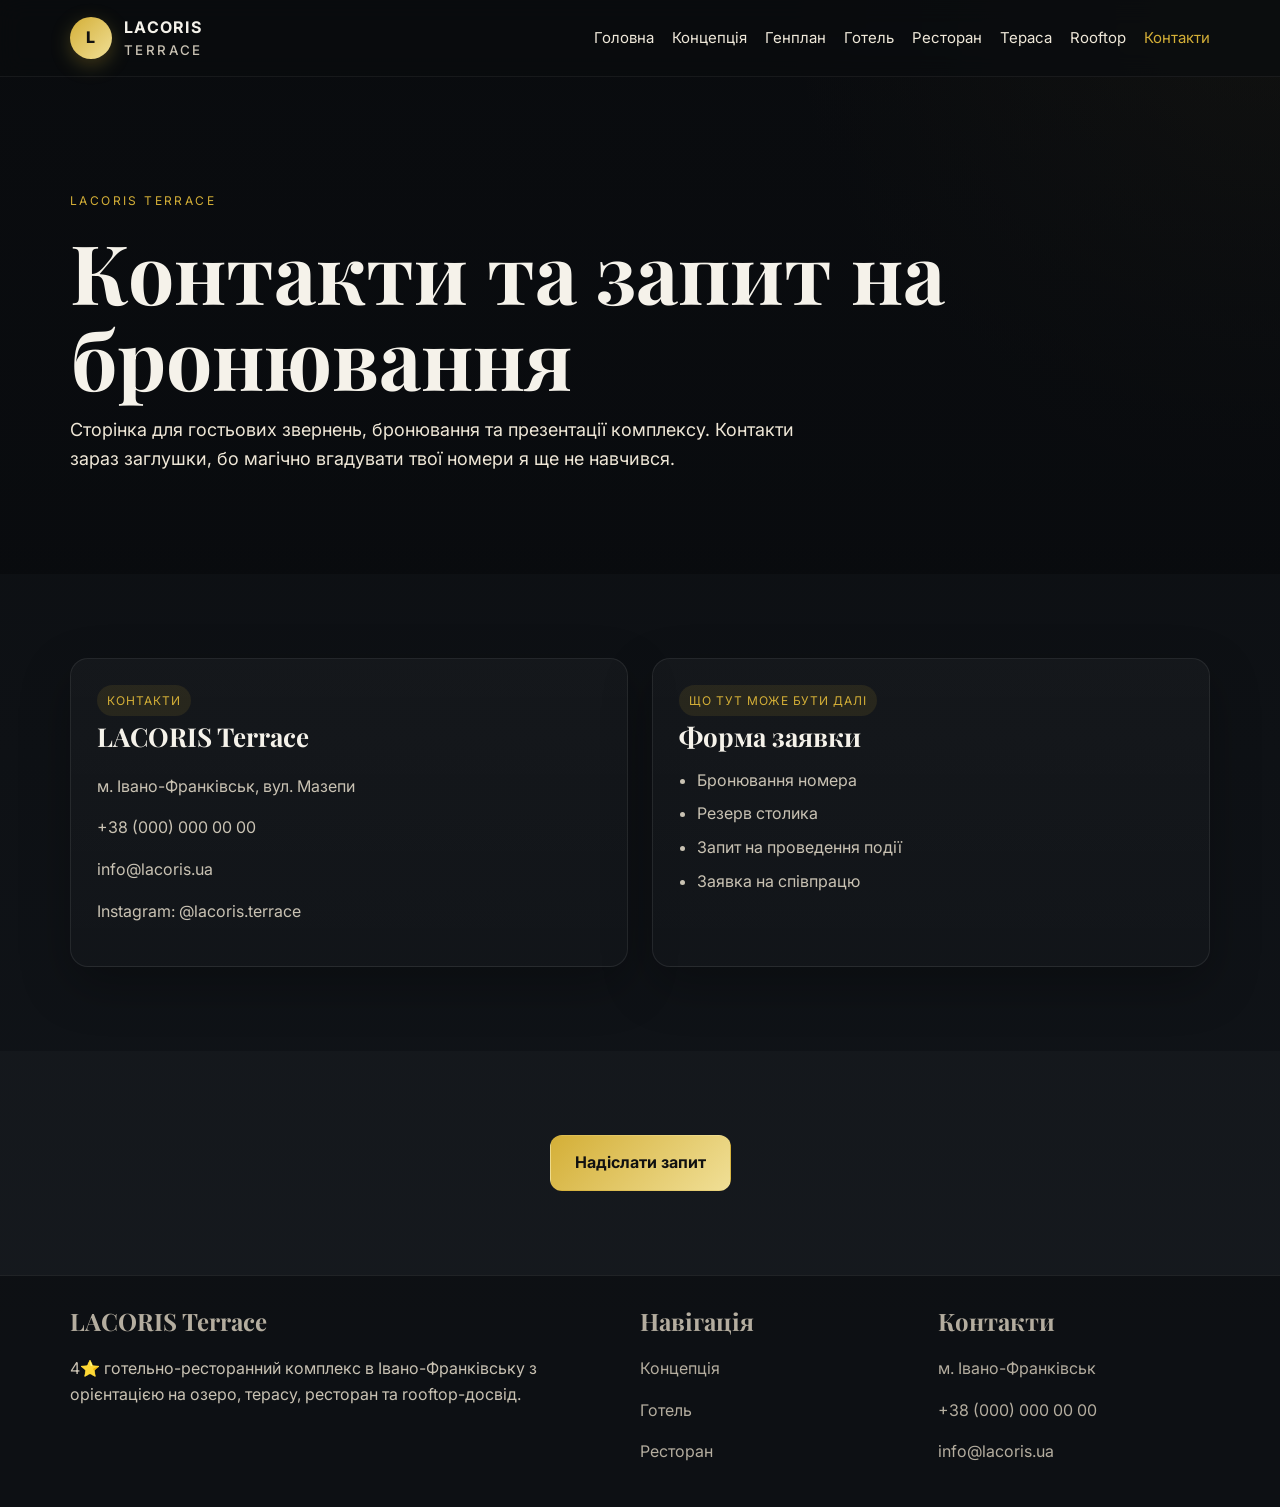
==== contacts.html @ 850410cc "Add files via upload" ====
<!DOCTYPE html><html lang="uk"><head><meta charset="UTF-8"><meta name="viewport" content="width=device-width, initial-scale=1.0"><title>LACORIS Terrace | Контакти</title><link rel="preconnect" href="https://fonts.googleapis.com"><link rel="preconnect" href="https://fonts.gstatic.com" crossorigin><link href="https://fonts.googleapis.com/css2?family=Playfair+Display:wght@500;700&family=Inter:wght@300;400;500;600;700&display=swap" rel="stylesheet"><link rel="stylesheet" href="style.css"></head><body><header class="header"><div class="container nav"><a class="brand" href="index.html"><span class="brand-mark">L</span><span>LACORIS <small>TERRACE</small></span></a><nav class="nav-links"><a class="" href="index.html">Головна</a><a class="" href="concept.html">Концепція</a><a class="" href="masterplan.html">Генплан</a><a class="" href="hotel.html">Готель</a><a class="" href="restaurant.html">Ресторан</a><a class="" href="terrace.html">Тераса</a><a class="" href="rooftop.html">Rooftop</a><a class="active" href="contacts.html">Контакти</a></nav></div></header><section class="page-hero"><div class="container"><span class="kicker">LACORIS Terrace</span><h1>Контакти та запит на бронювання</h1><p>Сторінка для гостьових звернень, бронювання та презентації комплексу. Контакти зараз заглушки, бо магічно вгадувати твої номери я ще не навчився.</p></div></section>
<section class="section"><div class="container"><div class="grid grid-2"><article class="card"><span class="badge">Контакти</span><h3>LACORIS Terrace</h3><p>м. Івано-Франківськ, вул. Мазепи</p><p><a href="tel:+380000000000">+38 (000) 000 00 00</a></p><p><a href="mailto:info@lacoris.ua">info@lacoris.ua</a></p><p>Instagram: @lacoris.terrace</p></article><article class="card"><span class="badge">Що тут може бути далі</span><h3>Форма заявки</h3><ul class="list"><li>Бронювання номера</li><li>Резерв столика</li><li>Запит на проведення події</li><li>Заявка на співпрацю</li></ul></article></div></div></section>
<section class="section section-alt"><div class="container"><div class="center"><a class="btn btn-primary" href="mailto:info@lacoris.ua">Надіслати запит</a></div></div></section><footer class="footer"><div class="container footer-grid"><div><h4>LACORIS Terrace</h4><p class="note">4⭐ готельно-ресторанний комплекс в Івано-Франківську з орієнтацією на озеро, терасу, ресторан та rooftop-досвід.</p></div><div><h4>Навігація</h4><p><a href="concept.html">Концепція</a></p><p><a href="hotel.html">Готель</a></p><p><a href="restaurant.html">Ресторан</a></p></div><div><h4>Контакти</h4><p>м. Івано-Франківськ</p><p><a href="tel:+380000000000">+38 (000) 000 00 00</a></p><p><a href="mailto:info@lacoris.ua">info@lacoris.ua</a></p></div></div></footer></body></html>
---- style.css ----
:root{
  --bg:#0d0f12;
  --bg-soft:#14181d;
  --card:#171b21;
  --text:#f5f2ea;
  --muted:#c9c2b3;
  --line:rgba(212,175,55,.22);
  --gold:#d4af37;
  --max:1180px;
  --radius:18px;
  --shadow:0 18px 50px rgba(0,0,0,.28);
}
*{box-sizing:border-box}
html{scroll-behavior:smooth}
body{
  margin:0;
  font-family:Inter,system-ui,-apple-system,BlinkMacSystemFont,"Segoe UI",sans-serif;
  color:var(--text);
  background:
    radial-gradient(circle at top right, rgba(212,175,55,.08), transparent 25%),
    linear-gradient(180deg,#0b0d10 0%, #11151a 100%);
  line-height:1.6;
}
a{color:inherit;text-decoration:none}
img{max-width:100%;display:block}
.container{max-width:var(--max);margin:0 auto;padding:0 20px}
.header{position:sticky;top:0;z-index:1000;backdrop-filter:blur(12px);background:rgba(9,11,14,.82);border-bottom:1px solid rgba(255,255,255,.06)}
.nav{display:flex;align-items:center;justify-content:space-between;min-height:76px;gap:20px}
.brand{display:flex;align-items:center;gap:12px;font-weight:700;letter-spacing:.08em}
.brand-mark{width:42px;height:42px;border-radius:999px;background:linear-gradient(135deg,var(--gold),#f0df96);color:#111;display:grid;place-items:center;font-weight:800;box-shadow:0 6px 20px rgba(212,175,55,.28)}
.brand small{display:block;color:var(--muted);font-weight:500;letter-spacing:.18em}
.nav-links{display:flex;flex-wrap:wrap;gap:18px}
.nav-links a{color:#efe8d9;font-size:15px}
.nav-links a:hover,.nav-links a.active{color:var(--gold)}
.hero{position:relative;min-height:88vh;display:flex;align-items:center;overflow:hidden}
.hero::before{content:"";position:absolute;inset:0;background:linear-gradient(rgba(7,10,14,.35), rgba(7,10,14,.78)),url("https://images.unsplash.com/photo-1566073771259-6a8506099945?auto=format&fit=crop&w=1600&q=80") center/cover no-repeat;transform:scale(1.03)}
.hero-inner{position:relative;z-index:1;padding:90px 0}
.kicker{display:inline-block;color:var(--gold);letter-spacing:.2em;text-transform:uppercase;font-size:12px;margin-bottom:18px}
.hero h1,.page-hero h1{font-family:"Playfair Display", Georgia, serif;font-size:clamp(42px,7vw,82px);line-height:1.05;margin:0 0 16px}
.hero p,.page-hero p{max-width:760px;color:#efe7d7;font-size:18px;margin:0 0 30px}
.actions{display:flex;flex-wrap:wrap;gap:14px}
.btn{display:inline-flex;align-items:center;justify-content:center;padding:14px 24px;border-radius:12px;font-weight:700;border:1px solid transparent;transition:.25s ease}
.btn-primary{background:linear-gradient(135deg,var(--gold),#f0df96);color:#111}
.btn-primary:hover{transform:translateY(-2px)}
.btn-secondary{background:rgba(255,255,255,.04);border-color:rgba(255,255,255,.12)}
.btn-secondary:hover{border-color:var(--gold);color:var(--gold)}
.stats{display:grid;grid-template-columns:repeat(4,minmax(0,1fr));gap:18px;margin-top:36px}
.stat{background:rgba(18,20,25,.62);border:1px solid rgba(255,255,255,.08);border-radius:16px;padding:18px;box-shadow:var(--shadow)}
.stat strong{display:block;font-size:30px;color:var(--gold)}
.section{padding:84px 0}
.section-alt{background:rgba(255,255,255,.02)}
.section-head{max-width:760px;margin:0 auto 36px;text-align:center}
.section-head h2{font-family:"Playfair Display", Georgia, serif;font-size:clamp(30px,4vw,48px);margin:0 0 12px}
.section-head p{color:var(--muted);margin:0}
.grid{display:grid;gap:24px}
.grid-2{grid-template-columns:repeat(2,minmax(0,1fr))}
.grid-3{grid-template-columns:repeat(3,minmax(0,1fr))}
.grid-4{grid-template-columns:repeat(4,minmax(0,1fr))}
.card{background:linear-gradient(180deg, rgba(255,255,255,.03), rgba(255,255,255,.015));border:1px solid rgba(255,255,255,.08);border-radius:var(--radius);padding:26px;box-shadow:var(--shadow)}
.card h3{font-family:"Playfair Display", Georgia, serif;margin:0 0 10px;font-size:26px}
.card p,.card li{color:var(--muted)}
.badge{display:inline-block;padding:6px 10px;border-radius:999px;background:rgba(212,175,55,.1);color:var(--gold);font-size:12px;letter-spacing:.08em;text-transform:uppercase}
.plan{display:grid;gap:18px}
.plan-step{display:grid;grid-template-columns:80px 1fr;gap:18px;align-items:start}
.plan-step .num{width:80px;height:80px;border-radius:20px;display:grid;place-items:center;background:linear-gradient(135deg,rgba(212,175,55,.14),rgba(212,175,55,.04));border:1px solid var(--line);font-size:26px;font-weight:800;color:var(--gold)}
.list{padding-left:18px;margin:0}
.list li{margin:8px 0}
.gallery{display:grid;grid-template-columns:repeat(3,minmax(0,1fr));gap:18px}
.gallery .shot{min-height:220px;border-radius:18px;overflow:hidden;position:relative;border:1px solid rgba(255,255,255,.08);background:#12161a}
.gallery .shot img{width:100%;height:100%;object-fit:cover}
.gallery .shot .cap{position:absolute;left:16px;bottom:14px;background:rgba(0,0,0,.42);padding:8px 12px;border-radius:999px;font-size:13px}
.menu-board{background:linear-gradient(180deg, rgba(242,236,224,.98), rgba(231,224,209,.97));color:#45392a;border-radius:22px;padding:30px;border:none}
.menu-board h3{color:#2f3340;text-align:center;font-size:38px;margin-bottom:4px}
.menu-board .sub{text-align:center;color:#8a7759;letter-spacing:.18em;text-transform:uppercase;font-size:13px;margin-bottom:24px}
.menu-grid{display:grid;grid-template-columns:repeat(2,minmax(0,1fr));gap:28px}
.menu-col h4{font-family:"Playfair Display", Georgia, serif;font-size:26px;margin:0 0 12px;color:#83663d}
.menu-col ul{list-style:none;padding:0;margin:0}
.menu-col li{padding:7px 0;border-bottom:1px solid rgba(108,92,67,.16)}
.cta{padding:32px;border-radius:22px;background:linear-gradient(135deg, rgba(212,175,55,.16), rgba(34,52,73,.35));border:1px solid rgba(212,175,55,.24)}
.page-hero{padding:110px 0 70px;background:linear-gradient(rgba(8,10,13,.55), rgba(8,10,13,.82)),url("https://images.unsplash.com/photo-1505693416388-ac5ce068fe85?auto=format&fit=crop&w=1600&q=80") center/cover no-repeat}
.footer{border-top:1px solid rgba(255,255,255,.08);padding:26px 0;color:#b4ad9f;background:rgba(0,0,0,.22)}
.footer-grid{display:grid;grid-template-columns:2fr 1fr 1fr;gap:26px}
.footer h4{margin:0 0 10px;font-family:"Playfair Display", Georgia, serif;font-size:24px}
.note{color:var(--muted)}
.center{text-align:center}
@media (max-width:960px){.grid-4,.grid-3,.grid-2,.gallery,.menu-grid,.footer-grid,.stats{grid-template-columns:1fr 1fr}}
@media (max-width:720px){.nav{padding:10px 0}.nav-links{gap:10px}.hero-inner{padding:70px 0}.grid-4,.grid-3,.grid-2,.gallery,.menu-grid,.footer-grid,.stats{grid-template-columns:1fr}.plan-step{grid-template-columns:1fr}}
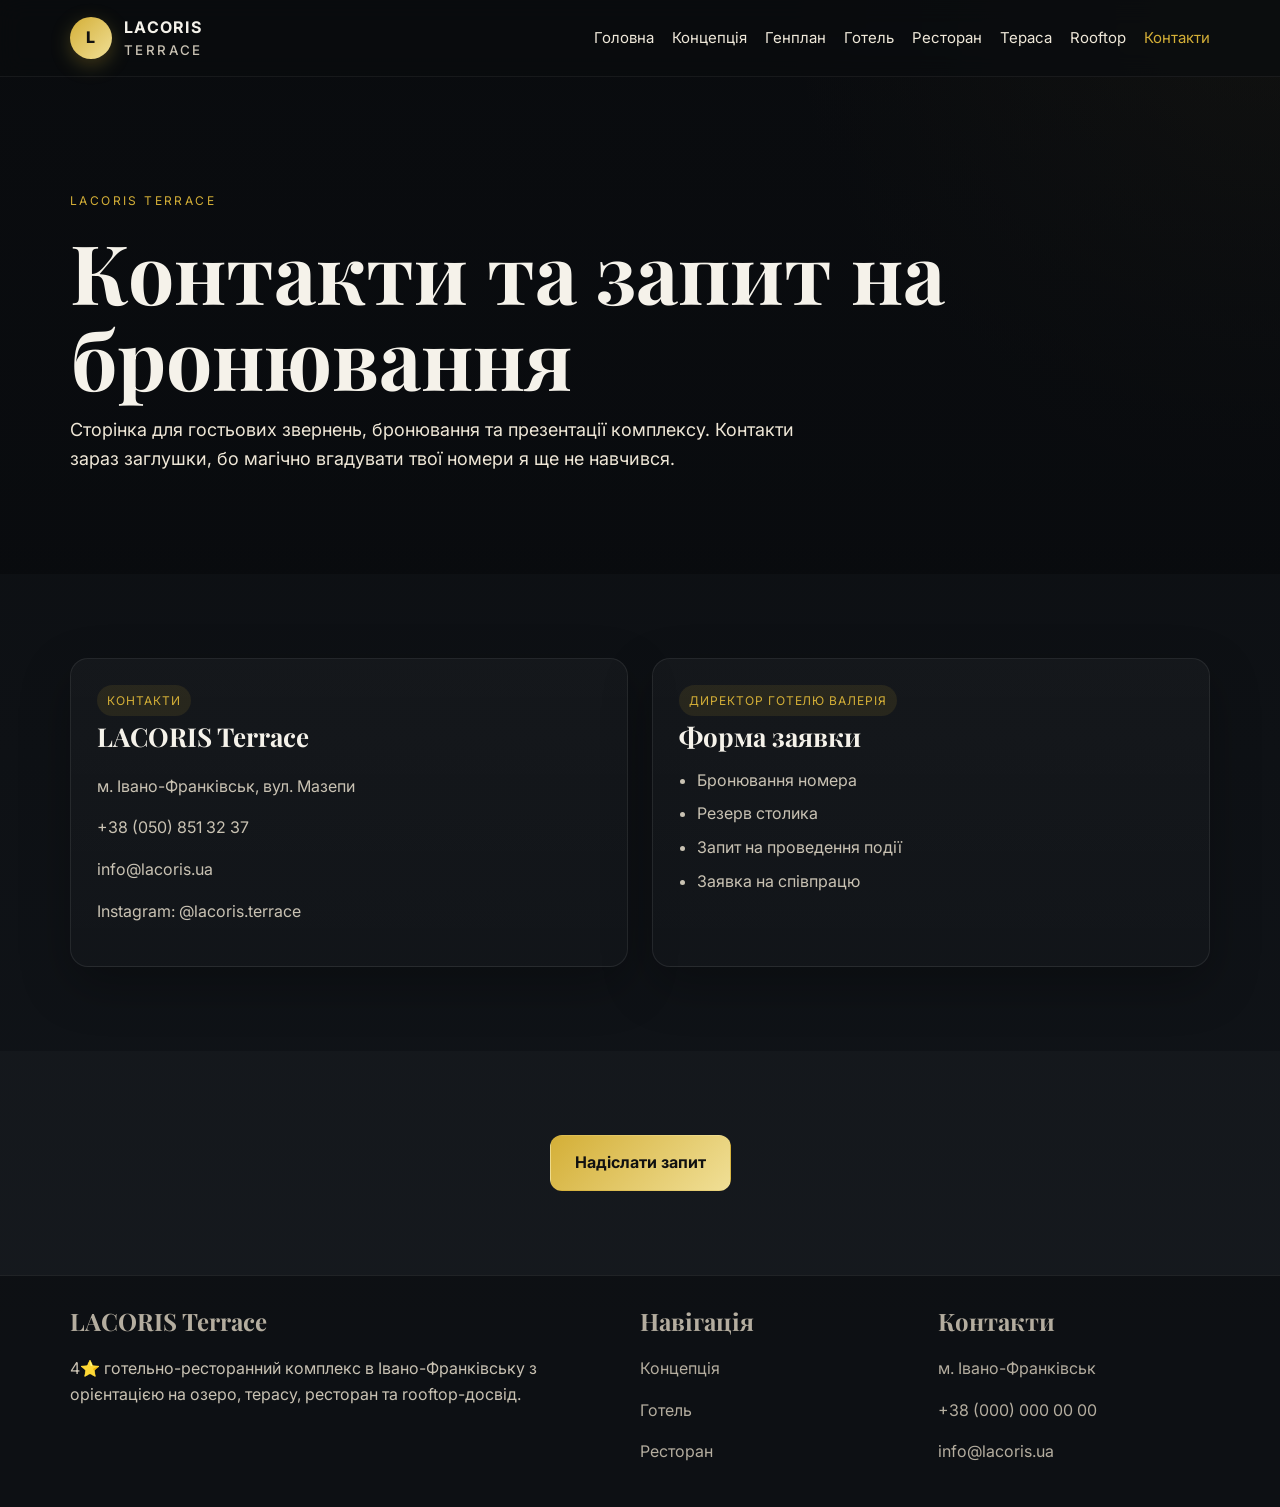
==== commit c00d7f89: "Update contact information and add request form" ====
--- a/contacts.html
+++ b/contacts.html
@@ -1,3 +1,3 @@
 <!DOCTYPE html><html lang="uk"><head><meta charset="UTF-8"><meta name="viewport" content="width=device-width, initial-scale=1.0"><title>LACORIS Terrace | Контакти</title><link rel="preconnect" href="https://fonts.googleapis.com"><link rel="preconnect" href="https://fonts.gstatic.com" crossorigin><link href="https://fonts.googleapis.com/css2?family=Playfair+Display:wght@500;700&family=Inter:wght@300;400;500;600;700&display=swap" rel="stylesheet"><link rel="stylesheet" href="style.css"></head><body><header class="header"><div class="container nav"><a class="brand" href="index.html"><span class="brand-mark">L</span><span>LACORIS <small>TERRACE</small></span></a><nav class="nav-links"><a class="" href="index.html">Головна</a><a class="" href="concept.html">Концепція</a><a class="" href="masterplan.html">Генплан</a><a class="" href="hotel.html">Готель</a><a class="" href="restaurant.html">Ресторан</a><a class="" href="terrace.html">Тераса</a><a class="" href="rooftop.html">Rooftop</a><a class="active" href="contacts.html">Контакти</a></nav></div></header><section class="page-hero"><div class="container"><span class="kicker">LACORIS Terrace</span><h1>Контакти та запит на бронювання</h1><p>Сторінка для гостьових звернень, бронювання та презентації комплексу. Контакти зараз заглушки, бо магічно вгадувати твої номери я ще не навчився.</p></div></section>
-<section class="section"><div class="container"><div class="grid grid-2"><article class="card"><span class="badge">Контакти</span><h3>LACORIS Terrace</h3><p>м. Івано-Франківськ, вул. Мазепи</p><p><a href="tel:+380000000000">+38 (000) 000 00 00</a></p><p><a href="mailto:info@lacoris.ua">info@lacoris.ua</a></p><p>Instagram: @lacoris.terrace</p></article><article class="card"><span class="badge">Що тут може бути далі</span><h3>Форма заявки</h3><ul class="list"><li>Бронювання номера</li><li>Резерв столика</li><li>Запит на проведення події</li><li>Заявка на співпрацю</li></ul></article></div></div></section>
-<section class="section section-alt"><div class="container"><div class="center"><a class="btn btn-primary" href="mailto:info@lacoris.ua">Надіслати запит</a></div></div></section><footer class="footer"><div class="container footer-grid"><div><h4>LACORIS Terrace</h4><p class="note">4⭐ готельно-ресторанний комплекс в Івано-Франківську з орієнтацією на озеро, терасу, ресторан та rooftop-досвід.</p></div><div><h4>Навігація</h4><p><a href="concept.html">Концепція</a></p><p><a href="hotel.html">Готель</a></p><p><a href="restaurant.html">Ресторан</a></p></div><div><h4>Контакти</h4><p>м. Івано-Франківськ</p><p><a href="tel:+380000000000">+38 (000) 000 00 00</a></p><p><a href="mailto:info@lacoris.ua">info@lacoris.ua</a></p></div></div></footer></body></html>+<section class="section"><div class="container"><div class="grid grid-2"><article class="card"><span class="badge">Контакти</span><h3>LACORIS Terrace</h3><p>м. Івано-Франківськ, вул. Мазепи</p><p><a href="tel:+380508513237">+38 (050) 851 32 37</a></p><p><a href="mailto:info@lacoris.ua">info@lacoris.ua</a></p><p>Instagram: @lacoris.terrace</p></article><article class="card"><span class="badge">Директор готелю Валерія</span><h3>Форма заявки</h3><ul class="list"><li>Бронювання номера</li><li>Резерв столика</li><li>Запит на проведення події</li><li>Заявка на співпрацю</li></ul></article></div></div></section>
+<section class="section section-alt"><div class="container"><div class="center"><a class="btn btn-primary" href="mailto:info@lacoris.ua">Надіслати запит</a></div></div></section><footer class="footer"><div class="container footer-grid"><div><h4>LACORIS Terrace</h4><p class="note">4⭐ готельно-ресторанний комплекс в Івано-Франківську з орієнтацією на озеро, терасу, ресторан та rooftop-досвід.</p></div><div><h4>Навігація</h4><p><a href="concept.html">Концепція</a></p><p><a href="hotel.html">Готель</a></p><p><a href="restaurant.html">Ресторан</a></p></div><div><h4>Контакти</h4><p>м. Івано-Франківськ</p><p><a href="tel:+380000000000">+38 (000) 000 00 00</a></p><p><a href="mailto:info@lacoris.ua">info@lacoris.ua</a></p></div></div></footer></body></html>
